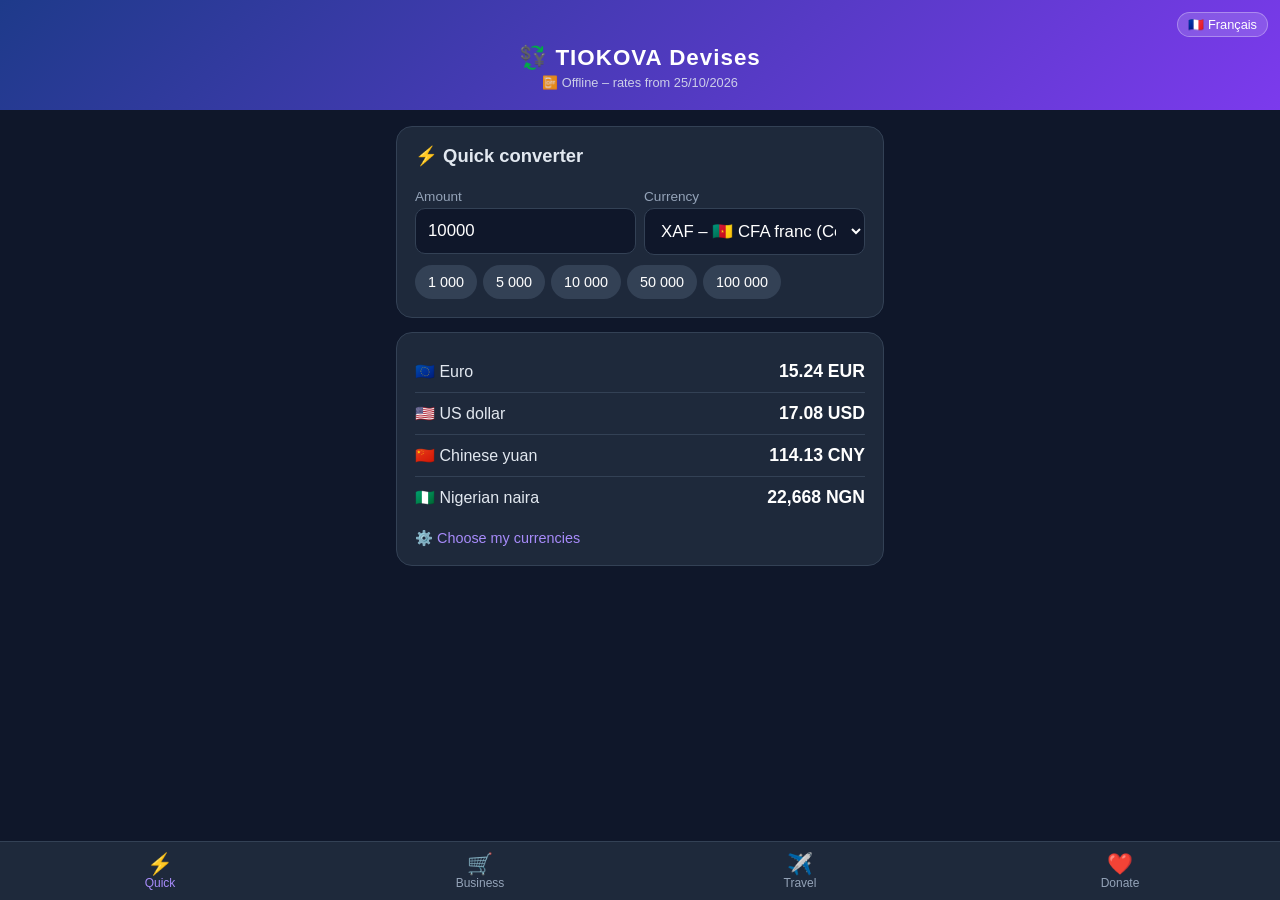
==== convertisseur/index.html @ e9b89e1f "Add files via upload" ====
<!DOCTYPE html>
<html lang="fr">
<head>
  <meta charset="UTF-8">
  <meta name="viewport" content="width=device-width, initial-scale=1.0">
  <meta name="theme-color" content="#1e3a8a">
  <title>TIOKOVA Devises</title>
  <link rel="manifest" href="manifest.json">
  <link rel="icon" href="icon-192.png">
  <link rel="apple-touch-icon" href="icon-192.png">
  <style>
    * { margin: 0; padding: 0; box-sizing: border-box; }
    body {
      font-family: "Segoe UI", Arial, sans-serif;
      background: #0f172a; color: #e2e8f0;
      min-height: 100vh; padding-bottom: 80px;
    }
    header {
      background: linear-gradient(135deg, #1e3a8a, #7c3aed);
      padding: 44px 16px 20px; text-align: center; position: relative;
    }
    header h1 { font-size: 1.4rem; letter-spacing: 1px; color: #fff; }
    #etat-taux { font-size: 0.8rem; opacity: 0.85; margin-top: 4px; }
    #langue {
      position: absolute; top: 12px; right: 12px;
      background: rgba(255,255,255,0.15); color: #fff; border: 1px solid rgba(255,255,255,0.3);
      border-radius: 999px; padding: 4px 10px; font-size: 0.8rem; cursor: pointer;
    }
    main { max-width: 520px; margin: 0 auto; padding: 16px; }

    /* Onglets en bas de l'écran, comme une vraie appli mobile */
    nav {
      position: fixed; bottom: 0; left: 0; right: 0;
      display: flex; background: #1e293b; border-top: 1px solid #334155;
    }
    nav button {
      flex: 1; background: none; border: none; color: #94a3b8;
      padding: 10px 4px; font-size: 0.75rem; cursor: pointer;
    }
    nav button span { display: block; font-size: 1.3rem; }
    nav button i { font-style: normal; }
    nav button.actif { color: #a78bfa; }

    .page { display: none; }
    .page.visible { display: block; }

    .carte {
      background: #1e293b; border: 1px solid #334155;
      border-radius: 16px; padding: 18px; margin-bottom: 14px;
    }
    h2 { font-size: 1.15rem; margin-bottom: 12px; }
    label { display: block; color: #94a3b8; font-size: 0.85rem; margin: 10px 0 4px; }
    input, select {
      width: 100%; padding: 12px; font-size: 1.05rem; border-radius: 10px;
      border: 1px solid #334155; background: #0f172a; color: #fff;
    }
    input:focus, select:focus { outline: none; border-color: #7c3aed; }
    .ligne { display: flex; gap: 8px; }
    .ligne > * { flex: 1; }

    .rapides, .puces { display: flex; flex-wrap: wrap; gap: 6px; margin-top: 10px; }
    .rapides button, .puces button {
      background: #334155; color: #fff; border: 1px solid transparent;
      padding: 8px 12px; border-radius: 999px; cursor: pointer; font-size: 0.9rem;
    }
    .puces button.choisie { background: #4c1d95; border-color: #a78bfa; }
    .btn {
      background: #7c3aed; color: #fff; border: none; border-radius: 999px; cursor: pointer;
      padding: 12px; width: 100%; margin-top: 12px; font-weight: 600; font-size: 1rem;
    }
    .btn.gris { background: #334155; }
    .lien { background: none; border: none; color: #a78bfa; cursor: pointer; font-size: 0.9rem; margin-top: 12px; }

    .resultat {
      display: flex; justify-content: space-between; align-items: center; gap: 10px;
      padding: 10px 0; border-bottom: 1px solid #334155;
    }
    .resultat:last-child { border-bottom: none; }
    .resultat b { font-size: 1.1rem; color: #fff; text-align: right; }
    .gros { font-size: 1.5rem !important; color: #a78bfa !important; }

    .depense { display: flex; justify-content: space-between; align-items: center; padding: 8px 0; border-bottom: 1px solid #334155; }
    .depense button { background: none; border: none; color: #f87171; font-size: 1.1rem; cursor: pointer; margin-left: 8px; }
    .vide { color: #64748b; text-align: center; padding: 10px; }
    .petit { font-size: 0.8rem; color: #64748b; }
    .numero { font-size: 1.3rem; font-weight: 700; color: #fff; letter-spacing: 1px; }
    .cache { display: none; }
    #installer { margin-top: 10px; background: #fff; color: #4c1d95; border: none; border-radius: 999px; padding: 8px 16px; font-weight: 700; cursor: pointer; }
  </style>
</head>
<body>
  <header>
    <button id="langue">🇬🇧 English</button>
    <h1>💱 TIOKOVA Devises</h1>
    <p id="etat-taux"></p>
    <button id="installer" class="cache" data-t="installer"></button>
  </header>

  <main>
    <!-- ========== ONGLET 1 : CONVERTISSEUR ÉCLAIR ========== -->
    <section class="page visible" id="page-eclair">
      <div class="carte">
        <h2 data-t="eclairTitre"></h2>
        <div class="ligne">
          <div>
            <label data-t="montant"></label>
            <input type="number" id="eclair-montant" value="10000" inputmode="decimal">
          </div>
          <div>
            <label data-t="devise"></label>
            <select id="eclair-devise"></select>
          </div>
        </div>
        <div class="rapides">
          <button data-montant="1000">1 000</button>
          <button data-montant="5000">5 000</button>
          <button data-montant="10000">10 000</button>
          <button data-montant="50000">50 000</button>
          <button data-montant="100000">100 000</button>
        </div>
      </div>
      <div class="carte">
        <div id="eclair-resultats"></div>
        <button class="lien" id="eclair-reglages" data-t="choisirDevises"></button>
        <div id="eclair-choix" class="cache">
          <p class="petit" data-t="aideChoix"></p>
          <div class="puces" id="eclair-puces"></div>
        </div>
      </div>
    </section>

    <!-- ========== ONGLET 2 : COMMERÇANT ========== -->
    <section class="page" id="page-commerce">
      <div class="carte">
        <h2 data-t="comTitre"></h2>
        <div class="ligne">
          <div>
            <label data-t="prixAchat"></label>
            <input type="number" id="com-prix" placeholder="500" inputmode="decimal">
          </div>
          <div>
            <label data-t="deviseAchat"></label>
            <select id="com-devise"></select>
          </div>
        </div>
        <label data-t="maMonnaie"></label>
        <select id="com-monnaie"></select>
        <label data-t="quantite"></label>
        <input type="number" id="com-quantite" value="1" inputmode="numeric">
        <div class="ligne">
          <div>
            <label><span data-t="transport"></span> (<span class="com-code">XAF</span>)</label>
            <input type="number" id="com-transport" placeholder="0" inputmode="decimal">
          </div>
          <div>
            <label><span data-t="douane"></span> (<span class="com-code">XAF</span>)</label>
            <input type="number" id="com-douane" placeholder="0" inputmode="decimal">
          </div>
        </div>
        <label data-t="marge"></label>
        <input type="number" id="com-marge" value="30" inputmode="decimal">
      </div>
      <div class="carte" id="com-resultats"></div>
    </section>

    <!-- ========== ONGLET 3 : VOYAGE ========== -->
    <section class="page" id="page-voyage">
      <div class="carte">
        <h2 data-t="voyTitre"></h2>
        <div class="ligne">
          <div>
            <label data-t="jePaie"></label>
            <select id="voy-locale"></select>
          </div>
          <div>
            <label data-t="totalEn"></label>
            <select id="voy-affichage"></select>
          </div>
        </div>
        <label data-t="depense"></label>
        <input type="text" id="voy-libelle" data-t-ph="exDepense">
        <label data-t="montant"></label>
        <input type="number" id="voy-montant" placeholder="25" inputmode="decimal">
        <button class="btn" id="voy-ajouter" data-t="ajouter"></button>
      </div>
      <div class="carte">
        <div class="resultat"><span data-t="total"></span><b class="gros" id="voy-total">0</b></div>
        <div id="voy-liste"></div>
        <button class="btn gris" id="voy-vider" data-t="toutEffacer"></button>
      </div>
    </section>

    <!-- ========== ONGLET 4 : DON ========== -->
    <section class="page" id="page-don">
      <div class="carte">
        <h2 data-t="donTitre"></h2>
        <p data-t="donTexte"></p>
      </div>
      <div class="carte">
        <label>🟠 Orange Money</label>
        <p class="numero">657 15 97 93</p>
        <p class="petit"><span data-t="beneficiaire"></span> : Vanelle Maheva</p>
        <button class="btn" id="copier" data-t="copier"></button>
      </div>
      <p class="petit" style="text-align:center" data-t="merci"></p>
    </section>
  </main>

  <nav>
    <button class="actif" data-page="page-eclair"><span>⚡</span><i data-t="ongEclair"></i></button>
    <button data-page="page-commerce"><span>🛒</span><i data-t="ongCommerce"></i></button>
    <button data-page="page-voyage"><span>✈️</span><i data-t="ongVoyage"></i></button>
    <button data-page="page-don"><span>❤️</span><i data-t="ongDon"></i></button>
  </nav>

  <script>
    // ================= 1. LES TEXTES EN DEUX LANGUES =================
    // Chaque texte a une "clé". Pour changer de langue, on remplace
    // simplement tous les textes par ceux de l'autre dictionnaire.
    const TEXTES = {
      fr: {
        bouton: "🇬🇧 English", chargement: "Chargement des taux…",
        installer: "📲 Installer l'application",
        aJour: "✅ Taux à jour : ", horsLigne: "📴 Hors ligne – taux du ", tauxDu: "Taux du ",
        ongEclair: "Éclair", ongCommerce: "Commerce", ongVoyage: "Voyage", ongDon: "Don",
        eclairTitre: "⚡ Convertisseur éclair", montant: "Montant", devise: "Devise",
        choisirDevises: "⚙️ Choisir mes devises", fermerChoix: "✔️ Terminé",
        aideChoix: "Touche une devise pour l'afficher ou la masquer :",
        aucuneDevise: "Aucune devise choisie. Touche « Choisir mes devises ».",
        comTitre: "🛒 Calculateur commerçant", prixAchat: "Prix d'achat (le lot)", deviseAchat: "Devise d'achat",
        maMonnaie: "Ma monnaie (frais, revente et résultats)", quantite: "Nombre d'articles dans le lot",
        transport: "Transport", douane: "Douane", marge: "Marge souhaitée (%)",
        prixConverti: "Prix d'achat converti", coutTotal: "Coût total du lot", coutUnitaire: "Coût réel par article",
        prixVente: "Prix de vente conseillé", benefice: "Bénéfice total prévu",
        voyTitre: "✈️ Carnet de dépenses", jePaie: "Je paie en", totalEn: "Total affiché en",
        depense: "Dépense", exDepense: "Ex : Taxi, repas…", ajouter: "+ Ajouter la dépense",
        total: "Total", toutEffacer: "Tout effacer", aucuneDepense: "Aucune dépense pour l'instant",
        depenseDefaut: "Dépense", montantInvalide: "Entre un montant valide", confirmerEffacer: "Effacer toutes les dépenses ?",
        donTitre: "❤️ Soutenir TIOKOVA",
        donTexte: "Cette application est gratuite et le restera. Si elle t'est utile, tu peux soutenir son développement avec le montant de ton choix. Chaque don, même petit, aide à créer de nouvelles applications.",
        beneficiaire: "Bénéficiaire", copier: "Copier le numéro", copie: "✅ Copié !", merci: "Merci pour ton soutien 🙏"
      },
      en: {
        bouton: "🇫🇷 Français", chargement: "Loading rates…",
        installer: "📲 Install the app",
        aJour: "✅ Rates updated: ", horsLigne: "📴 Offline – rates from ", tauxDu: "Rates from ",
        ongEclair: "Quick", ongCommerce: "Business", ongVoyage: "Travel", ongDon: "Donate",
        eclairTitre: "⚡ Quick converter", montant: "Amount", devise: "Currency",
        choisirDevises: "⚙️ Choose my currencies", fermerChoix: "✔️ Done",
        aideChoix: "Tap a currency to show or hide it:",
        aucuneDevise: "No currency selected. Tap “Choose my currencies”.",
        comTitre: "🛒 Business calculator", prixAchat: "Purchase price (whole batch)", deviseAchat: "Purchase currency",
        maMonnaie: "My currency (costs, resale and results)", quantite: "Number of items in the batch",
        transport: "Shipping", douane: "Customs", marge: "Desired margin (%)",
        prixConverti: "Converted purchase price", coutTotal: "Total batch cost", coutUnitaire: "Real cost per item",
        prixVente: "Suggested selling price", benefice: "Expected total profit",
        voyTitre: "✈️ Expense tracker", jePaie: "I pay in", totalEn: "Show total in",
        depense: "Expense", exDepense: "E.g. Taxi, meal…", ajouter: "+ Add expense",
        total: "Total", toutEffacer: "Clear all", aucuneDepense: "No expenses yet",
        depenseDefaut: "Expense", montantInvalide: "Enter a valid amount", confirmerEffacer: "Delete all expenses?",
        donTitre: "❤️ Support TIOKOVA",
        donTexte: "This app is free and will stay free. If you find it useful, you can support its development with any amount you like. Every donation, even a small one, helps build new apps.",
        beneficiaire: "Recipient", copier: "Copy number", copie: "✅ Copied!", merci: "Thank you for your support 🙏"
      }
    };

    // ================= 2. LES DEVISES =================
    const DEVISES = {
      XAF: ["🇨🇲", "Franc CFA (Afrique centrale)", "CFA franc (Central Africa)"],
      XOF: ["🇸🇳", "Franc CFA (Afrique de l'Ouest)", "CFA franc (West Africa)"],
      EUR: ["🇪🇺", "Euro", "Euro"],
      USD: ["🇺🇸", "Dollar US", "US dollar"],
      GBP: ["🇬🇧", "Livre sterling", "British pound"],
      CNY: ["🇨🇳", "Yuan chinois", "Chinese yuan"],
      AED: ["🇦🇪", "Dirham (Dubaï)", "UAE dirham"],
      NGN: ["🇳🇬", "Naira", "Nigerian naira"],
      GHS: ["🇬🇭", "Cedi ghanéen", "Ghanaian cedi"],
      MAD: ["🇲🇦", "Dirham marocain", "Moroccan dirham"],
      ZAR: ["🇿🇦", "Rand sud-africain", "South African rand"],
      KES: ["🇰🇪", "Shilling kényan", "Kenyan shilling"],
      CAD: ["🇨🇦", "Dollar canadien", "Canadian dollar"],
      CHF: ["🇨🇭", "Franc suisse", "Swiss franc"],
      SAR: ["🇸🇦", "Riyal saoudien", "Saudi riyal"],
      TRY: ["🇹🇷", "Livre turque", "Turkish lira"],
      INR: ["🇮🇳", "Roupie indienne", "Indian rupee"],
      JPY: ["🇯🇵", "Yen japonais", "Japanese yen"]
    };

    // Taux de secours (25/10/2026), utilisés seulement si l'appli n'a jamais pu
    // se connecter. Lecture : 1 FCFA = X unités de la devise.
    let taux = { XAF: 1, XOF: 1, EUR: 1 / 655.957, USD: 0.001708, GBP: 0.001277, CNY: 0.011413, AED: 0.006272,
                 NGN: 2.266796, GHS: 0.019916, MAD: 0.016767, ZAR: 0.028315, KES: 0.221904, CAD: 0.002392,
                 CHF: 0.001408, SAR: 0.006405, TRY: 0.084939, INR: 0.161994, JPY: 0.267865 };
    let dateTaux = "25/10/2026";
    let etatTaux = "tauxDu"; // quel message afficher en haut

    // ================= 3. MÉMOIRE DU TÉLÉPHONE =================
    // localStorage garde les données même quand on ferme l'appli.
    // try/catch évite un plantage si le navigateur le bloque.
    function lire(cle, defaut) {
      try { const v = localStorage.getItem(cle); return v ? JSON.parse(v) : defaut; }
      catch (e) { return defaut; }
    }
    function ecrire(cle, valeur) {
      try { localStorage.setItem(cle, JSON.stringify(valeur)); } catch (e) {}
    }

    // Langue : celle choisie avant, sinon celle du téléphone
    let langue = lire("langue", navigator.language.startsWith("en") ? "en" : "fr");
    function t(cle) { return TEXTES[langue][cle]; }
    function nomDevise(code) { return DEVISES[code][0] + " " + DEVISES[code][langue === "fr" ? 1 : 2]; }

    // ================= 4. RÉCUPÉRER LES TAUX SUR INTERNET =================
    const enMemoire = lire("taux", null);
    if (enMemoire) { Object.assign(taux, enMemoire.taux); dateTaux = enMemoire.date; }

    async function chargerTaux() {
      try {
        const reponse = await fetch("https://open.er-api.com/v6/latest/XAF");
        const donnees = await reponse.json();
        if (donnees.result !== "success") throw new Error();
        for (const code in DEVISES) if (donnees.rates[code]) taux[code] = donnees.rates[code];
        taux.EUR = 1 / 655.957; // l'euro est fixe : taux officiel exact
        taux.XOF = 1;           // les deux francs CFA valent exactement la même chose
        dateTaux = new Date().toLocaleString("fr-FR", { dateStyle: "short", timeStyle: "short" });
        ecrire("taux", { taux, date: dateTaux });
        etatTaux = "aJour";
      } catch (e) {
        etatTaux = "horsLigne";
      }
      afficherEtat();
      toutRecalculer();
    }
    function afficherEtat() { document.getElementById("etat-taux").textContent = t(etatTaux) + dateTaux; }

    // Convertir d'une devise vers une autre en passant par le FCFA
    function convertir(montant, de, vers) { return montant / taux[de] * taux[vers]; }
    function format(n, code) {
      const dec = ["XAF", "XOF", "NGN", "JPY"].includes(code) ? 0 : 2;
      return n.toLocaleString(langue === "fr" ? "fr-FR" : "en-US",
        { minimumFractionDigits: dec, maximumFractionDigits: dec }) + " " + code;
    }
    function nombre(id) { return parseFloat(document.getElementById(id).value) || 0; }
    function valeur(id) { return document.getElementById(id).value; }

    // Remplir (ou re-remplir après changement de langue) une liste déroulante
    function remplirSelect(id, choix) {
      const select = document.getElementById(id);
      select.innerHTML = "";
      for (const code in DEVISES) {
        const option = document.createElement("option");
        option.value = code;
        option.textContent = code + " – " + nomDevise(code);
        select.appendChild(option);
      }
      select.value = choix;
    }

    // ================= 5. ONGLET ÉCLAIR =================
    // Seules les devises choisies par l'utilisateur s'affichent
    let favorites = lire("favorites", ["XAF", "EUR", "USD", "CNY", "NGN"]);

    function calculerEclair() {
      const montant = nombre("eclair-montant");
      const de = valeur("eclair-devise");
      const liste = favorites.filter(code => code !== de);
      document.getElementById("eclair-resultats").innerHTML = liste.length
        ? liste.map(code => `<div class="resultat"><span>${nomDevise(code)}</span><b>${format(convertir(montant, de, code), code)}</b></div>`).join("")
        : `<p class="vide">${t("aucuneDevise")}</p>`;
    }

    function afficherPuces() {
      document.getElementById("eclair-puces").innerHTML = Object.keys(DEVISES).map(code =>
        `<button data-code="${code}" class="${favorites.includes(code) ? "choisie" : ""}">${DEVISES[code][0]} ${code}</button>`).join("");
    }

    document.getElementById("eclair-puces").addEventListener("click", e => {
      const code = e.target.dataset.code;
      if (!code) return;
      favorites = favorites.includes(code) ? favorites.filter(c => c !== code) : [...favorites, code];
      ecrire("favorites", favorites);
      afficherPuces();
      calculerEclair();
    });
    document.getElementById("eclair-reglages").addEventListener("click", () => {
      const zone = document.getElementById("eclair-choix");
      zone.classList.toggle("cache");
      document.getElementById("eclair-reglages").textContent =
        zone.classList.contains("cache") ? t("choisirDevises") : t("fermerChoix");
    });
    document.getElementById("eclair-montant").addEventListener("input", calculerEclair);
    document.getElementById("eclair-devise").addEventListener("change", () => {
      ecrire("eclair-devise", valeur("eclair-devise"));
      calculerEclair();
    });
    document.querySelectorAll(".rapides button").forEach(bouton => {
      bouton.addEventListener("click", () => {
        document.getElementById("eclair-montant").value = bouton.dataset.montant;
        calculerEclair();
      });
    });

    // ================= 6. ONGLET COMMERÇANT =================
    function calculerCommerce() {
      const m = valeur("com-monnaie"); // tout est calculé dans la monnaie du commerçant
      document.querySelectorAll(".com-code").forEach(s => s.textContent = m);
      const prixConverti = convertir(nombre("com-prix"), valeur("com-devise"), m);
      const quantite = Math.max(1, nombre("com-quantite"));
      const coutTotal = prixConverti + nombre("com-transport") + nombre("com-douane");
      const coutUnitaire = coutTotal / quantite;
      const prixVente = coutUnitaire * (1 + nombre("com-marge") / 100);
      const benefice = (prixVente - coutUnitaire) * quantite;

      document.getElementById("com-resultats").innerHTML = `
        <div class="resultat"><span>${t("prixConverti")}</span><b>${format(prixConverti, m)}</b></div>
        <div class="resultat"><span>${t("coutTotal")}</span><b>${format(coutTotal, m)}</b></div>
        <div class="resultat"><span>${t("coutUnitaire")}</span><b>${format(coutUnitaire, m)}</b></div>
        <div class="resultat"><span>${t("prixVente")}</span><b class="gros">${format(prixVente, m)}</b></div>
        <div class="resultat"><span>${t("benefice")}</span><b>${format(benefice, m)}</b></div>`;
    }
    ["com-prix", "com-quantite", "com-transport", "com-douane", "com-marge"].forEach(id =>
      document.getElementById(id).addEventListener("input", calculerCommerce));
    ["com-devise", "com-monnaie"].forEach(id =>
      document.getElementById(id).addEventListener("change", () => {
        ecrire(id, valeur(id));
        calculerCommerce();
      }));

    // ================= 7. ONGLET VOYAGE =================
    let depenses = lire("depenses", []);

    // Échappe le texte tapé par l'utilisateur (évite qu'un "<" casse l'affichage)
    function proteger(texte) {
      const d = document.createElement("div"); d.textContent = texte; return d.innerHTML;
    }

    function afficherVoyage() {
      const aff = valeur("voy-affichage");
      let total = 0;
      const html = depenses.map((d, i) => {
        const converti = convertir(d.montant, d.devise, aff);
        total += converti;
        return `<div class="depense"><span>${proteger(d.libelle)}<br><span class="petit">${format(d.montant, d.devise)}</span></span>
                <span>${format(converti, aff)}<button data-suppr="${i}">✕</button></span></div>`;
      }).join("");
      document.getElementById("voy-liste").innerHTML = html || `<p class="vide">${t("aucuneDepense")}</p>`;
      document.getElementById("voy-total").textContent = format(total, aff);
    }

    document.getElementById("voy-ajouter").addEventListener("click", () => {
      const montant = nombre("voy-montant");
      if (montant <= 0) return alert(t("montantInvalide"));
      const libelle = document.getElementById("voy-libelle").value.trim() || t("depenseDefaut");
      // On mémorise la devise AU MOMENT de la dépense
      depenses.unshift({ libelle, montant, devise: valeur("voy-locale") });
      ecrire("depenses", depenses);
      document.getElementById("voy-libelle").value = "";
      document.getElementById("voy-montant").value = "";
      afficherVoyage();
    });
    document.getElementById("voy-liste").addEventListener("click", e => {
      if (e.target.dataset.suppr !== undefined) {
        depenses.splice(Number(e.target.dataset.suppr), 1);
        ecrire("depenses", depenses);
        afficherVoyage();
      }
    });
    document.getElementById("voy-vider").addEventListener("click", () => {
      if (confirm(t("confirmerEffacer"))) { depenses = []; ecrire("depenses", depenses); afficherVoyage(); }
    });
    ["voy-locale", "voy-affichage"].forEach(id =>
      document.getElementById(id).addEventListener("change", () => {
        ecrire(id, valeur(id));
        afficherVoyage();
      }));

    // ================= 8. ONGLET DON =================
    document.getElementById("copier").addEventListener("click", async e => {
      const bouton = e.target;
      try { await navigator.clipboard.writeText("657159793"); bouton.textContent = t("copie"); }
      catch (err) { bouton.textContent = "657159793"; }
      setTimeout(() => bouton.textContent = t("copier"), 2000);
    });

    // ================= 9. NAVIGATION ENTRE ONGLETS =================
    document.querySelectorAll("nav button").forEach(bouton => {
      bouton.addEventListener("click", () => {
        document.querySelectorAll(".page").forEach(p => p.classList.remove("visible"));
        document.querySelectorAll("nav button").forEach(b => b.classList.remove("actif"));
        document.getElementById(bouton.dataset.page).classList.add("visible");
        bouton.classList.add("actif");
      });
    });

    // ================= 10. CHANGER DE LANGUE =================
    function appliquerLangue() {
      document.documentElement.lang = langue;
      document.querySelectorAll("[data-t]").forEach(el => el.textContent = t(el.dataset.t));
      document.querySelectorAll("[data-t-ph]").forEach(el => el.placeholder = t(el.dataset.tPh));
      document.getElementById("langue").textContent = t("bouton");
      document.getElementById("eclair-choix").classList.add("cache");
      // Les listes déroulantes sont re-remplies avec les noms traduits
      remplirSelect("eclair-devise", lire("eclair-devise", "XAF"));
      remplirSelect("com-devise", lire("com-devise", "CNY"));
      remplirSelect("com-monnaie", lire("com-monnaie", "XAF"));
      remplirSelect("voy-locale", lire("voy-locale", "EUR"));
      remplirSelect("voy-affichage", lire("voy-affichage", "XAF"));
      afficherEtat();
      toutRecalculer();
    }
    document.getElementById("langue").addEventListener("click", () => {
      langue = langue === "fr" ? "en" : "fr";
      ecrire("langue", langue);
      appliquerLangue();
    });

    // ================= 11. DÉMARRAGE =================
    function toutRecalculer() { calculerEclair(); calculerCommerce(); afficherVoyage(); }
    afficherPuces();
    appliquerLangue();
    chargerTaux();

    // ================= 12. BOUTON D'INSTALLATION =================
    // Le navigateur prévient quand l'appli peut être installée : on garde
    // cette "invitation" et on affiche notre bouton.
    let invitation = null;
    const boutonInstaller = document.getElementById("installer");
    window.addEventListener("beforeinstallprompt", e => {
      e.preventDefault();
      invitation = e;
      boutonInstaller.classList.remove("cache");
    });
    boutonInstaller.addEventListener("click", async () => {
      if (!invitation) return;
      invitation.prompt();
      await invitation.userChoice;
      invitation = null;
      boutonInstaller.classList.add("cache");
    });
    window.addEventListener("appinstalled", () => boutonInstaller.classList.add("cache"));

    // Service worker = ce qui permet à l'appli de s'ouvrir SANS internet
    if ("serviceWorker" in navigator) {
      navigator.serviceWorker.register("sw.js").catch(() => {});
    }
  </script>
</body>
</html>
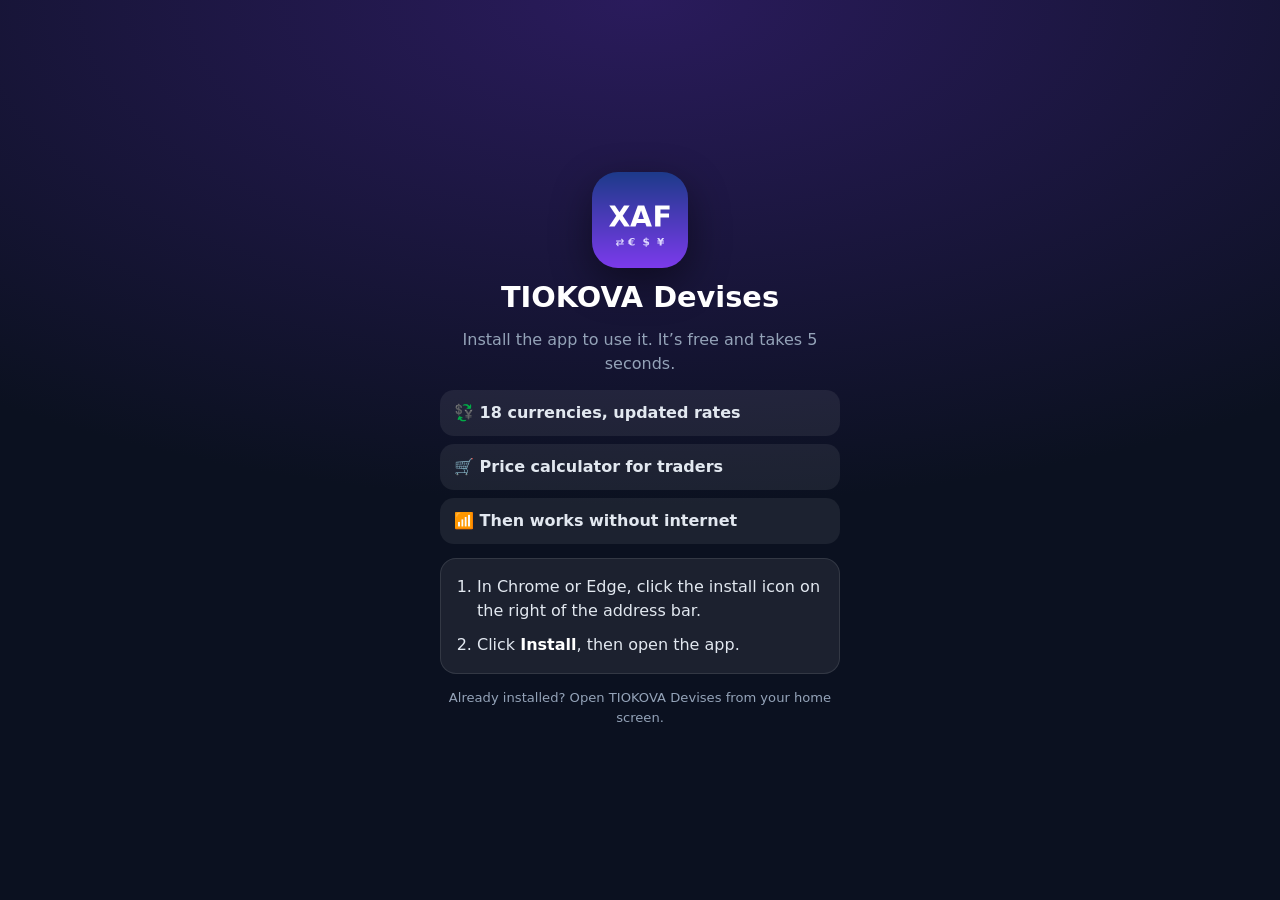
==== commit e9aa2e7d: "nouveau store , logo , jeu BLOCKS et écran d'installation" ====
--- a/convertisseur/index.html
+++ b/convertisseur/index.html
@@ -8,6 +8,13 @@
   <link rel="manifest" href="manifest.json">
   <link rel="icon" href="icon-192.png">
   <link rel="apple-touch-icon" href="icon-192.png">
+  <!-- Oblige à installer l'appli avant de l'utiliser -->
+  <script src="installation.js"
+          data-nom="TIOKOVA Devises"
+          data-icone="icon-192.png"
+          data-langue-cle="langue"
+          data-points-fr="💱 18 devises, taux mis à jour|🛒 Calculateur de prix pour commerçants|📶 Marche ensuite sans internet"
+          data-points-en="💱 18 currencies, updated rates|🛒 Price calculator for traders|📶 Then works without internet"></script>
   <style>
     * { margin: 0; padding: 0; box-sizing: border-box; }
     body {
